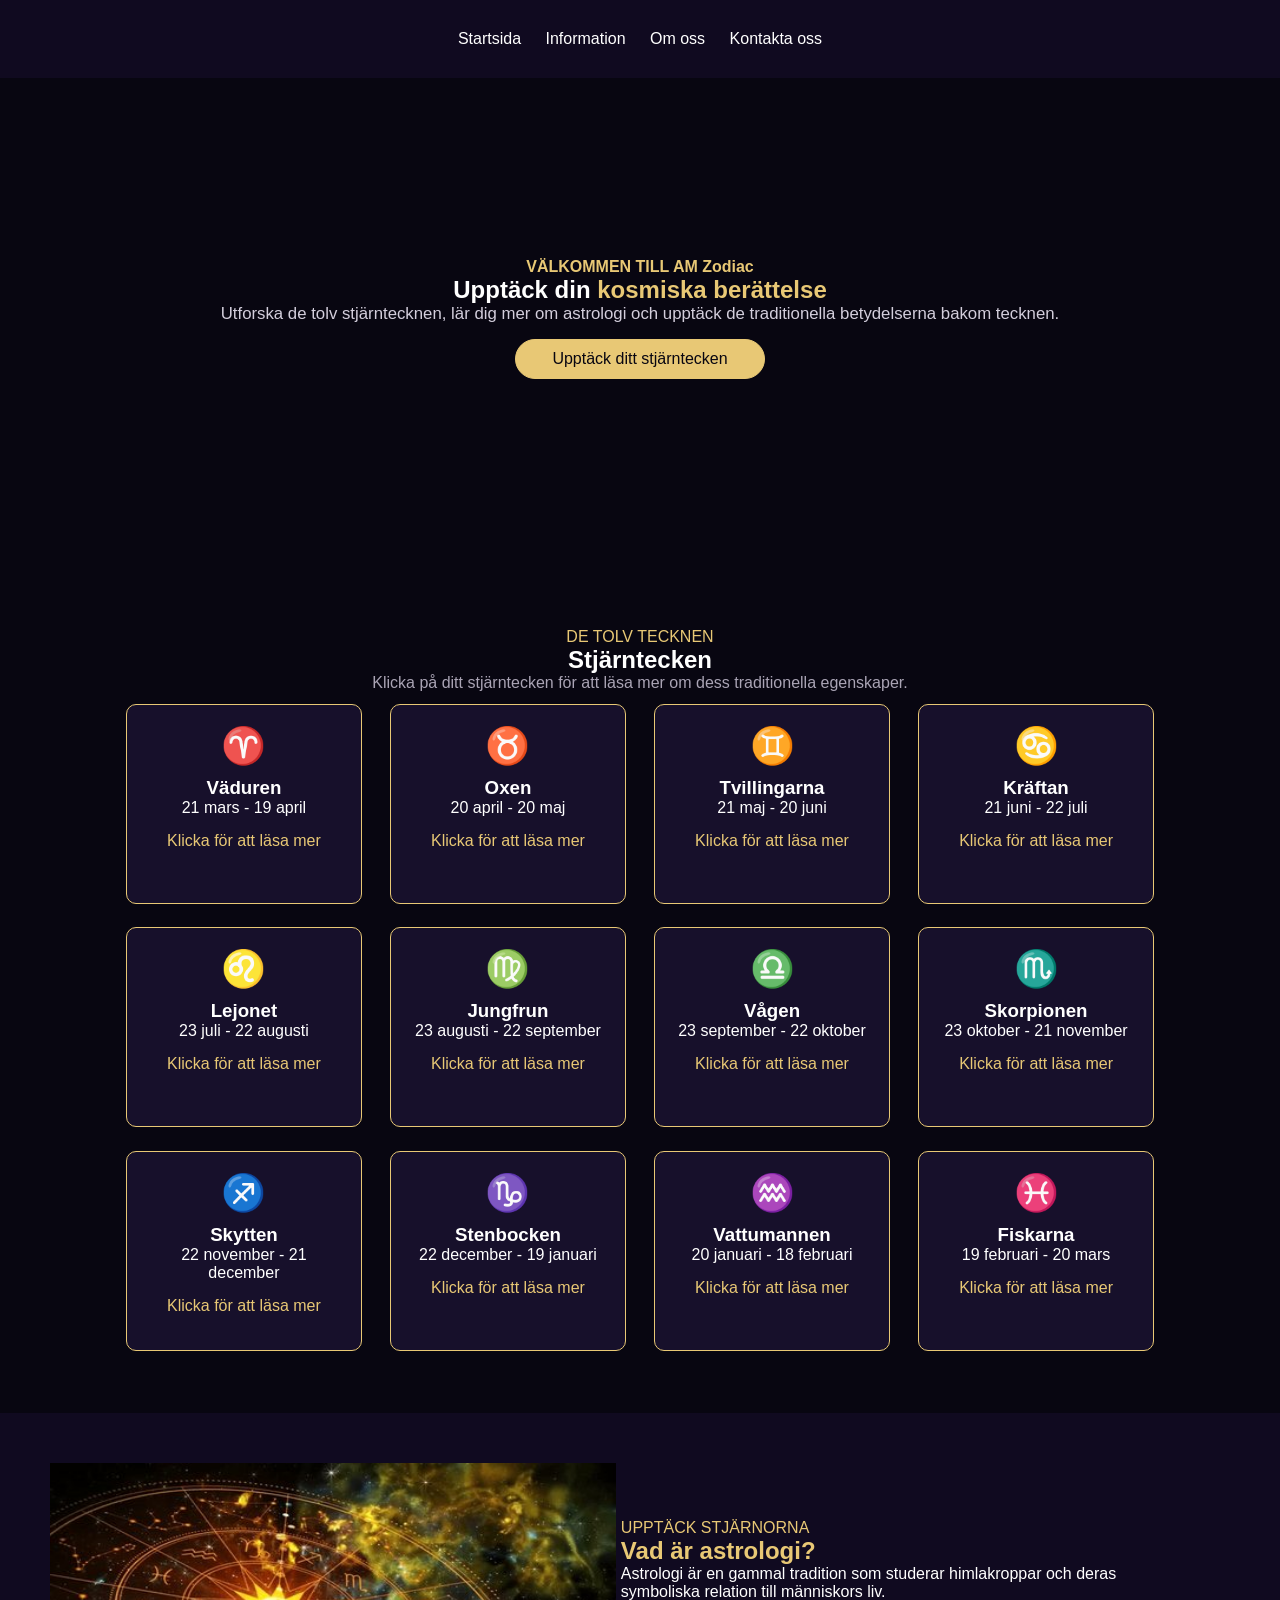
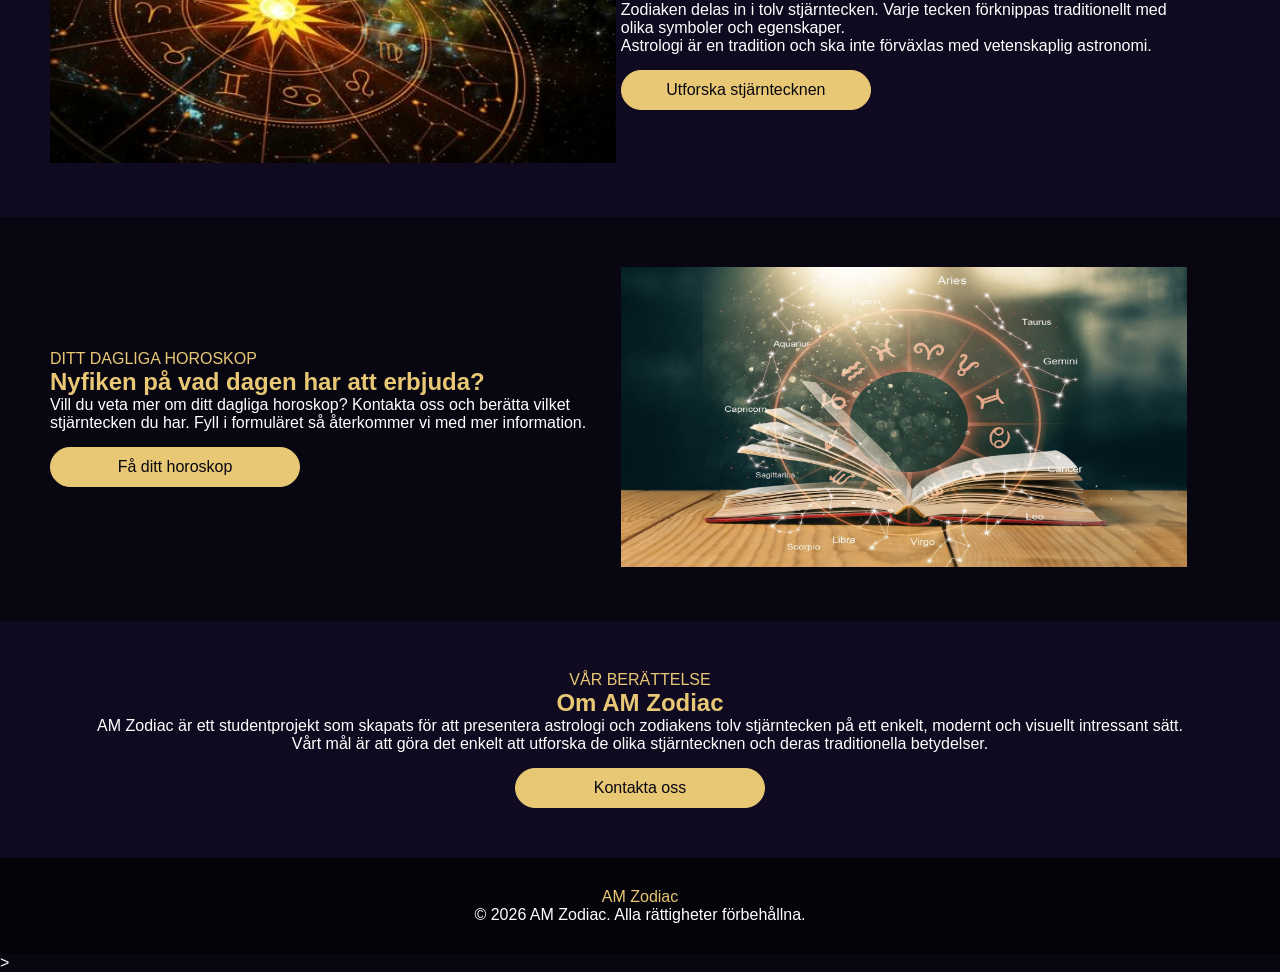
==== index.html @ 3371d2b6 "Design och innehåll för startsidan" ====
<!DOCTYPE html>
<html lang="en">
<head>
    <meta charset="UTF-8">
    <meta name="viewport" content="width=device-width, initial-scale=1.0">
    <title>AM Zodiac</title>
    <link rel="stylesheet" href="style.css">
</head>

<body>
    <header class="main-header">
        <div class="header-container">
            <nav>
                <ul>
                    <li><a href="index.html">Startsida</a></li>
                    <li><a href="#information">Information</a></li>
                    <li><a href="#about">Om oss</a></li>
                    <li><a href="contact.html">Kontakta oss</a></li>
                </ul>
            </nav>
        </div>
    </header>

    <main>
        <section class="hero">
            <video class="hero-video" autoplay muted loop playsinline>
                <source src="img-mov/astrologi.mov" type="video/mp4">
                Din webbläsare stöder inte video.
            </video>

            <!-- Text i Hero -->
            <div class="hero-content">
                <p class="small-title">
                    <strong>VÄLKOMMEN TILL AM Zodiac</strong>
                </p>

                <h1>
                    Upptäck din
                    <span>kosmiska berättelse</span>
                </h1>

                <p class="hero-description">
                    Utforska de tolv stjärntecknen,
                    lär dig mer om astrologi och upptäck
                    de traditionella betydelserna bakom tecknen.
                </p>

                <a href="#zodiac" class="button">
                    Upptäck ditt stjärntecken
                </a>
            </div>
        </section>
        
        <!--Sjärntecken-->
        <section class="zodiac-section" id="zodiac">
            <div class="container">

                <p class="small-title"> DE TOLV TECKNEN </p>
                <h2>Stjärntecken</h2>

                <p class="section-intro">
                    Klicka på ditt stjärntecken för att
                    läsa mer om dess traditionella egenskaper.
                </p>

                <div>

                    <!-- Väduren -->
                    <details class="zodiac-card" name="zodiac">
                        <summary>
                            <span class="zodiac-symbol">♈</span>
                            <h3>Väduren</h3>
                            <p>21 mars - 19 april</p>
                            <p class="read-more">Klicka för att läsa mer</p>
                        </summary>

                        <div class="sign-description">
                            <p>
                                Väduren förknippas traditionellt
                                med energi, självförtroende och mod.
                                Personer födda i Vädurens tecken
                                beskrivs ofta som aktiva och entusiastiska.
                            </p>
                        </div>
                    </details>

                    <!-- Oxen -->
                    <details class="zodiac-card" name="zodiac">
                        <summary>
                            <span class="zodiac-symbol">♉</span>
                            <h3>Oxen</h3>
                            <p>20 april - 20 maj</p>
                            <p class="read-more">Klicka för att läsa mer</p>
                        </summary>

                        <div class="sign-description">
                            <p>
                                Oxen förknippas traditionellt med
                                tålamod, lojalitet och stabilitet.
                                Personer födda i Oxens tecken
                                beskrivs ofta som lugna och pålitliga.
                            </p>
                        </div>
                    </details>

                    <!-- Tvillingarna -->
                    <details class="zodiac-card" name="zodiac">
                        <summary>
                            <span class="zodiac-symbol">♊</span>
                            <h3>Tvillingarna</h3>
                            <p>21 maj - 20 juni</p>
                            <p class="read-more">Klicka för att läsa mer</p>
                        </summary>

                        <div class="sign-description">
                            <p>
                                Tvillingarna förknippas traditionellt
                                med nyfikenhet, kommunikation och
                                anpassningsförmåga. De beskrivs ofta
                                som sociala och intresserade av nya idéer.
                            </p>
                        </div>
                    </details>

                    <!-- Kräftan -->
                    <details class="zodiac-card" name="zodiac">
                        <summary>
                            <span class="zodiac-symbol">♋</span>
                            <h3>Kräftan</h3>
                            <p>21 juni - 22 juli</p>
                            <p class="read-more">Klicka för att läsa mer</p>
                        </summary>

                        <div class="sign-description">
                            <p>
                                Kräftan förknippas traditionellt
                                med känslighet, omtanke och känslor.
                                Personer i detta tecken beskrivs ofta
                                som omtänksamma och familjeorienterade.
                            </p>
                        </div>
                    </details>

                    <!-- Lejonet -->
                    <details class="zodiac-card" name="zodiac">
                        <summary>
                            <span class="zodiac-symbol">♌</span>
                            <h3>Lejonet</h3>
                            <p>23 juli - 22 augusti</p>
                            <p class="read-more">Klicka för att läsa mer</p>
                        </summary>

                        <div class="sign-description">
                            <p>
                                Lejonet förknippas traditionellt med
                                kreativitet, självförtroende och
                                generositet. Lejon beskrivs ofta
                                som varma och uttrycksfulla.
                            </p>
                        </div>
                    </details>

                    <!-- Jungfrun -->
                    <details class="zodiac-card" name="zodiac">
                        <summary>
                            <span class="zodiac-symbol">♍</span>
                            <h3>Jungfrun</h3>
                            <p>23 augusti - 22 september</p>
                            <p class="read-more">Klicka för att läsa mer</p>
                        </summary>

                        <div class="sign-description">
                            <p>
                                Jungfrun förknippas traditionellt
                                med organisation, praktiskt tänkande
                                och noggrannhet. De beskrivs ofta
                                som hjälpsamma och eftertänksamma.
                            </p>
                        </div>
                    </details>

                    <!-- Vågen -->
                    <details class="zodiac-card" name="zodiac">
                        <summary>
                            <span class="zodiac-symbol">♎</span>
                            <h3>Vågen</h3>
                            <p>23 september - 22 oktober</p>
                            <p class="read-more">Klicka för att läsa mer</p>
                        </summary>

                        <div class="sign-description">
                            <p>
                                Vågen förknippas traditionellt med
                                balans, harmoni och relationer.
                                Personer i Vågens tecken beskrivs ofta
                                som vänliga och diplomatiska.
                            </p>
                        </div>
                    </details>

                    <!-- Skorpionen -->
                    <details class="zodiac-card" name="zodiac">
                        <summary>
                            <span class="zodiac-symbol">♏</span>
                            <h3>Skorpionen</h3>
                            <p>23 oktober - 21 november</p>
                            <p class="read-more">Klicka för att läsa mer</p>
                        </summary>

                        <div class="sign-description">
                            <p>
                                Skorpionen förknippas traditionellt
                                med passion, beslutsamhet och mystik.
                                Skorpioner beskrivs ofta som fokuserade,
                                lojala och intensiva.
                            </p>
                        </div>
                    </details>

                    <!-- Skytten -->
                    <details class="zodiac-card" name="zodiac">
                        <summary>
                            <span class="zodiac-symbol">♐</span>
                            <h3>Skytten</h3>
                            <p>22 november - 21 december</p>
                            <p class="read-more">Klicka för att läsa mer</p>
                        </summary>

                        <div class="sign-description">
                            <p>
                                Skytten förknippas traditionellt med
                                äventyr, optimism och självständighet.
                                Skyttar beskrivs ofta som nyfikna
                                och intresserade av världen.
                            </p>
                        </div>
                    </details>

                    <!-- Stenbocken -->
                    <details class="zodiac-card" name="zodiac">
                        <summary>
                            <span class="zodiac-symbol">♑</span>
                            <h3>Stenbocken</h3>
                            <p>22 december - 19 januari</p>
                            <p class="read-more">Klicka för att läsa mer</p>
                        </summary>

                        <div class="sign-description">
                            <p>
                                Stenbocken förknippas traditionellt
                                med ambition, ansvar och disciplin.
                                Personer i detta tecken beskrivs ofta
                                som målmedvetna och hårt arbetande.
                            </p>
                        </div>
                    </details>

                    <!-- Vattumannen -->
                    <details class="zodiac-card" name="zodiac">
                        <summary>
                            <span class="zodiac-symbol">♒</span>
                            <h3>Vattumannen</h3>
                            <p>20 januari - 18 februari</p>
                            <p class="read-more">Klicka för att läsa mer</p>
                        </summary>

                        <div class="sign-description">
                            <p>
                                Vattumannen förknippas traditionellt
                                med originalitet, självständighet
                                och nya idéer. De beskrivs ofta
                                som kreativa och fria tänkare.
                            </p>
                        </div>
                    </details>

                    <!-- Fiskarna -->
                    <details class="zodiac-card" name="zodiac">
                        <summary>
                            <span class="zodiac-symbol">♓</span>
                            <h3>Fiskarna</h3>
                            <p>19 februari - 20 mars</p>
                            <p class="read-more">Klicka för att läsa mer</p>
                        </summary>

                        <div class="sign-description">
                            <p>
                                Fiskarna förknippas traditionellt
                                med fantasi, empati och känslighet.
                                Personer i Fiskarnas tecken beskrivs
                                ofta som kreativa och medkännande.
                            </p>
                        </div>
                    </details>

                </div>
            </div>
        </section>


        <section class="information" id="information">
            <div>
                <div class="information-image">
                    <img src="img-mov/information_1.JPG" alt="Astrologiskt zodiakhjul">
                </div>
                <div class="information-text">
                    <p class="small-title">UPPTÄCK STJÄRNORNA</p>
                    <h2>Vad är astrologi?</h2>
                    <p>
                        Astrologi är en gammal tradition som
                        studerar himlakroppar och deras symboliska
                        relation till människors liv.
                        <br>
                        Zodiaken delas in i tolv stjärntecken.
                        Varje tecken förknippas traditionellt
                        med olika symboler och egenskaper.
                        <br>
                        Astrologi är en tradition och ska inte
                        förväxlas med vetenskaplig astronomi.
                    </p>
                    <a href="#zodiac" class="button">Utforska stjärntecknen</a>
                </div>
            </div>
        </section>


        <section class="daily-horoscope">
            <div>
                <!-- Text på vänster sida -->
                <div class="daily-text">
                    <p class="small-title">DITT DAGLIGA HOROSKOP</p>
                    <h2>
                        Nyfiken på vad
                        <span>dagen har att erbjuda?</span>
                    </h2>
                    <p>
                        Vill du veta mer om ditt dagliga horoskop?
                        Kontakta oss och berätta vilket stjärntecken du har.
                        Fyll i formuläret så återkommer vi med mer information.
                    </p>
                    <a href="contact.html" class="button">Få ditt horoskop</a>
                </div>
                <!-- Bild på höger sida -->
                <div class="daily-image">
                    <img src="img-mov/nyfiken.JPG" alt="Dagligt horoskop och astrologi">
                </div>
            </div>
        </section>

        <section class="about">
            <div>
                <p class="small-title" id="about">VÅR BERÄTTELSE</p>
                <h2>Om AM Zodiac</h2>
                <p>
                    AM Zodiac är ett studentprojekt som skapats
                    för att presentera astrologi och zodiakens
                    tolv stjärntecken på ett enkelt, modernt
                    och visuellt intressant sätt.
                    <br>
                    Vårt mål är att göra det enkelt att
                    utforska de olika stjärntecknen och deras
                    traditionella betydelser.
                </p>
                <a href="contact.html" class="button">Kontakta oss</a>
            </div>
        </section>

    </main>

    <footer>
        <div>
            <p class="footer-logo">AM Zodiac</p>
            <p> &copy; 2026 AM Zodiac. Alla rättigheter förbehållna.</p>
        </div>
    </footer>

</body>
</html>>
---- style.css ----
* {
    margin: 0;
    padding: 0;
    box-sizing: border-box;
}

body {
    font-family: Arial, sans-serif;
    background-color: #080611;
    color: white;
}

header {
    position: relative;
    padding: 20px;
    text-align: center;
    background-color: #100a20;
}

nav li {
    display: inline-block;
    margin: 10px;
}

nav a {
    color: white;
    text-decoration: none;
}

.button {
    display: inline-block;
    padding: 10px 20px;
    margin-top: 15px;
    background-color: #e8c875;
    color: #080611;
    width: 250px;
    border: 1px solid #e8c875;
    border-radius: 20px;
    text-align: center;
    text-decoration: none;
}

.hero {
    position: relative;
    height: 500px;
    text-align: center;
    overflow: hidden;
}

.hero-video {
    width: 100%;
    height: 100%;
    object-fit: cover;
}

.hero-content {
    position: absolute;
    top: 180px;
    width: 100%;
}

.hero-content h1 {
    color: white;
}

.hero-content h1 span {
    color: #e8c875;
}
.hero-description {
    color: #d3cedc;
    font-size: 1.05rem;
}
.small-title {
    color: #e8c875;
    font-size: 1rem;
}

.zodiac-section {
    padding: 50px;
    text-align: center;
    background-color: #080611;
}
.section-intro {
    max-width: 650px;
    color: #aaa4b5;
    margin:auto;
}
/* 4 kort på varje rad */
.zodiac-card {
    display: inline-block;
    vertical-align: top;

    width: 20%;
    min-height: 200px;

    margin: 1%;
    padding: 20px;

    background-color: #17102b;
    color: white;

    border: 1px solid #e8c875;
    border-radius: 10px;
}
/* Klickbar del */
.zodiac-card summary {
    list-style: none;
}
/* Symbol */
.zodiac-symbol {
    display: block;
    font-size: 36px;   
    margin-bottom: 10px;
}
/* Klicka för att läsa mer */
.read-more {
    display: block;
    margin-top: 15px;
    color: #e8c875;
}
/* Text som visas efter klick */
.sign-description {
    margin-top: 20px;
    padding-top: 15px;
    border-top: 1px solid #e8c875;
}

.information {
    padding: 50px;
    background-color: #100a20;
}
.information-image,
.information-text {
    display: inline-block;
    width: 48%;
    vertical-align: middle;
}
.information-image img {
    width: 100%;
    height:300px;
}
.information-text h2 {
    color: #e8c875;
}

.daily-horoscope {
    padding: 50px;
    background-color: #080611;
}
.daily-text,
.daily-image {
    display: inline-block;
    width: 48%;
    vertical-align: middle;
}
.daily-image img {
    width: 100%;
    height:300px;
}
.daily-text h2 {
    color: #e8c875;
}

.about {
    padding: 50px;
    text-align: center;
    background-color: #100a20;
}
.about h2 {
    color: #e8c875;
}


/* FOOTER */
footer {
    padding: 30px;
    text-align: center;
    background-color: #040309;
    color: white;
}

.footer-logo {
    color: #e8c875;
}
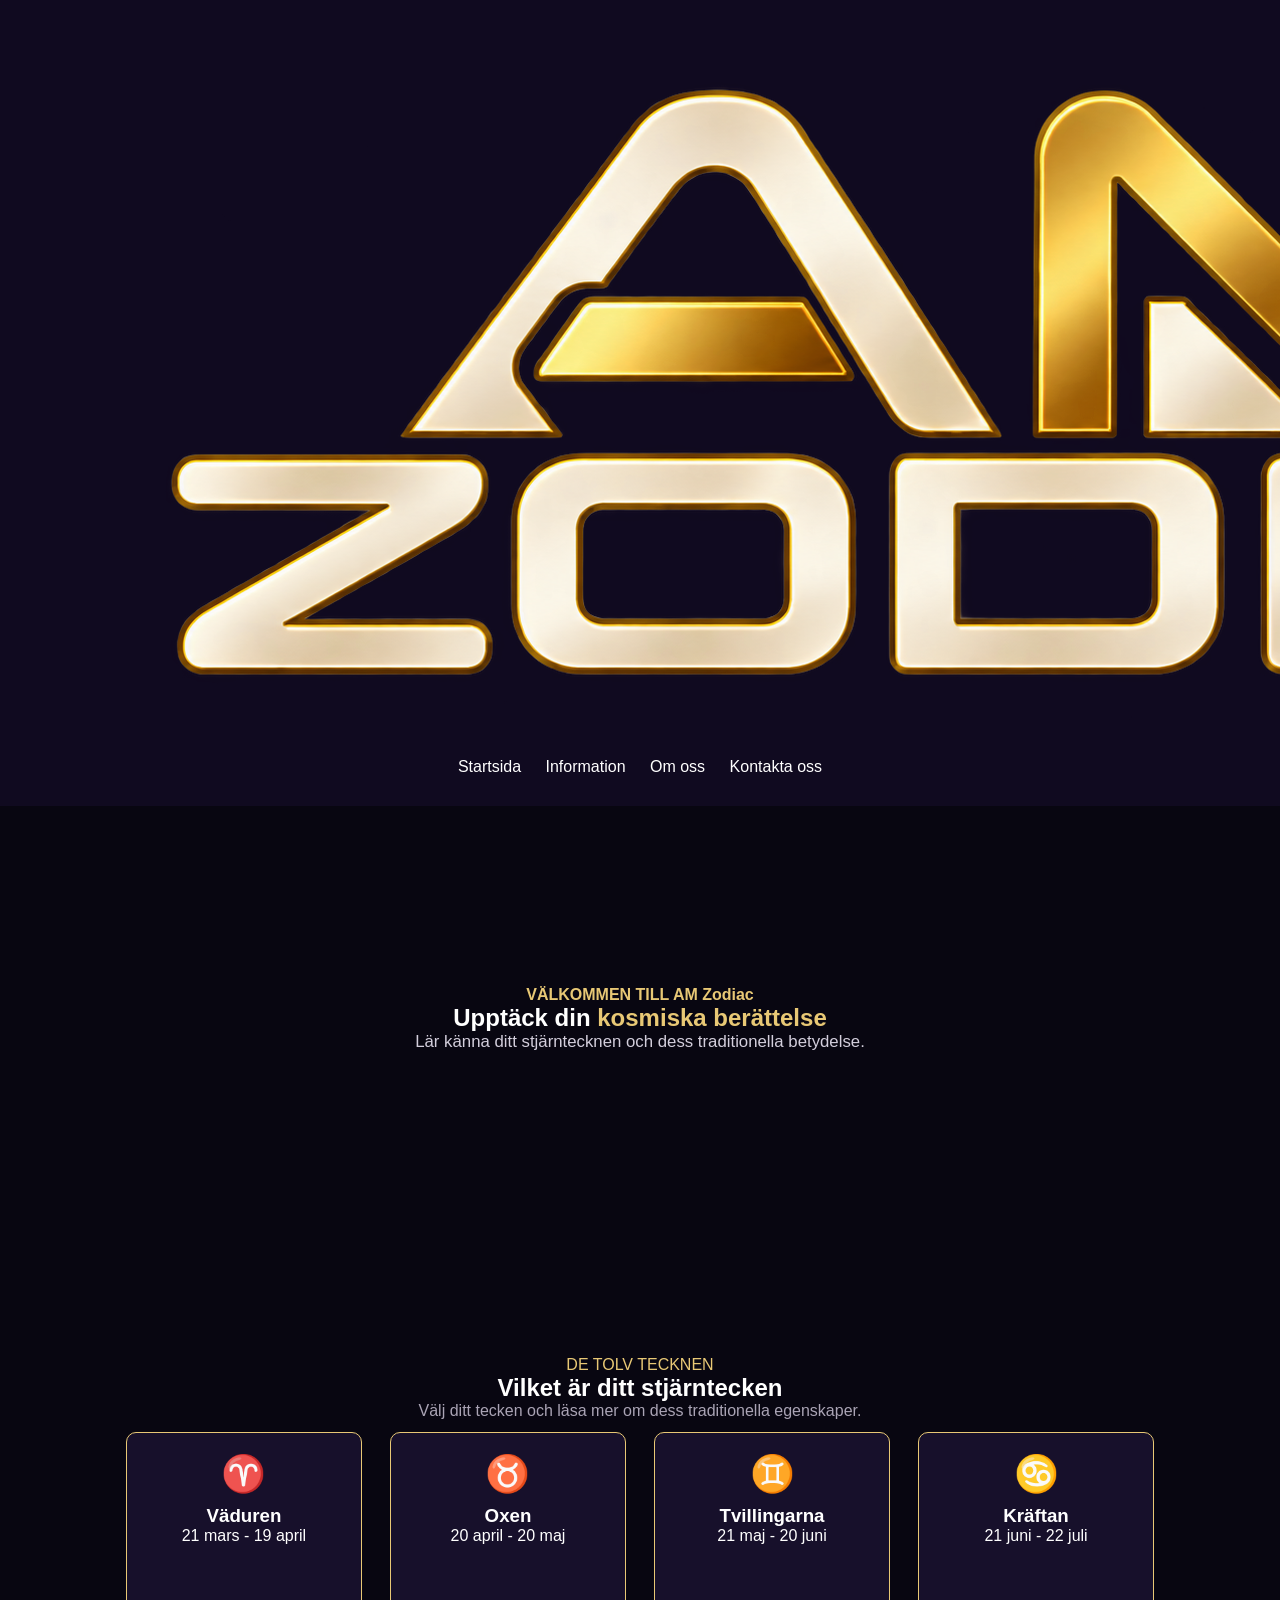
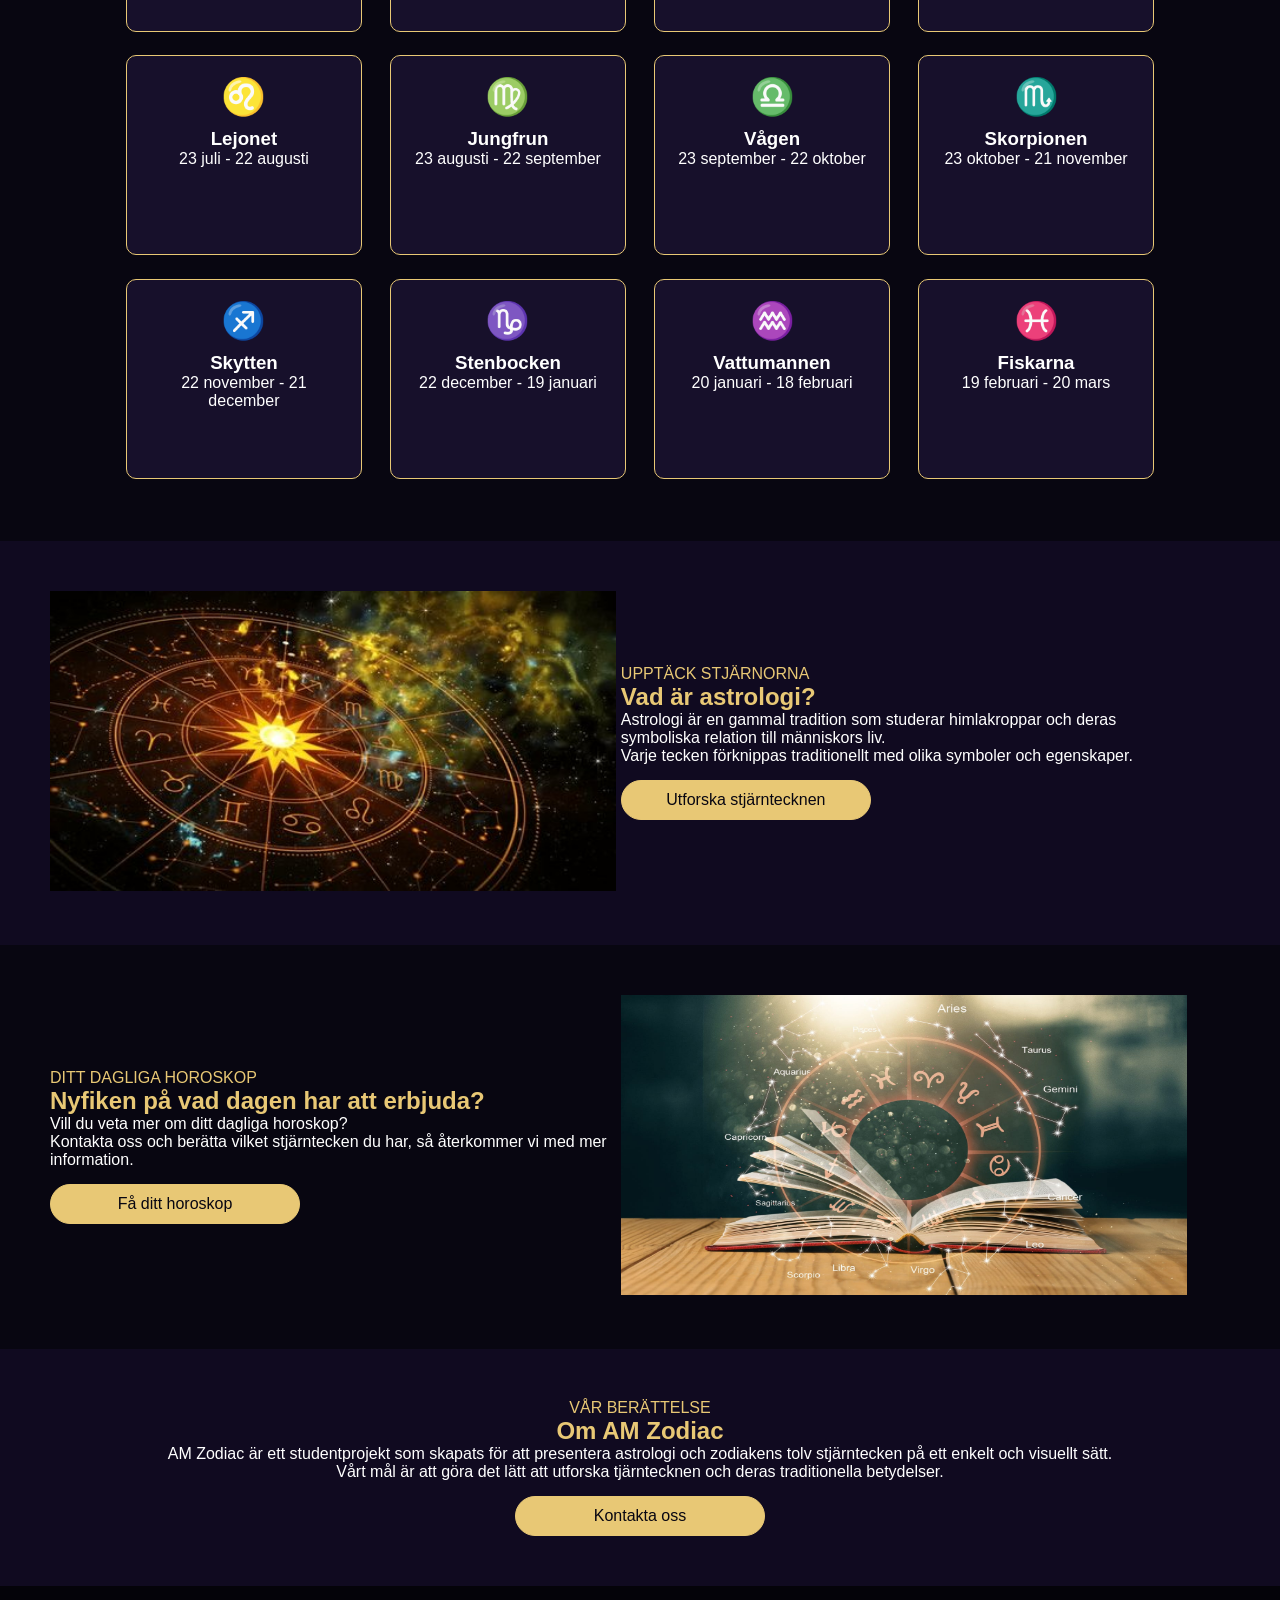
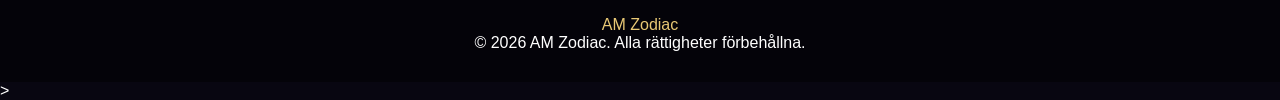
==== commit 04e22b0b: "Uppdatera startsidan-innehåll , lägg logotyp" ====
--- a/index.html
+++ b/index.html
@@ -8,21 +8,20 @@
 </head>
 
 <body>
-    <header class="main-header">
-        <div class="header-container">
-            <nav>
-                <ul>
-                    <li><a href="index.html">Startsida</a></li>
-                    <li><a href="#information">Information</a></li>
-                    <li><a href="#about">Om oss</a></li>
-                    <li><a href="contact.html">Kontakta oss</a></li>
-                </ul>
-            </nav>
-        </div>
+    <header>
+        <nav>
+            <img src="img-mov/logo.png" alt="AM Zodiac logo" class="logo">
+            <ul>
+                <li><a href="index.html">Startsida</a></li>
+                <li><a href="#information">Information</a></li>
+                <li><a href="#about">Om oss</a></li>
+                <li><a href="contact.html">Kontakta oss</a></li>
+            </ul>
+        </nav>
     </header>
 
     <main>
-        <section class="hero">
+       <section class="hero">
             <video class="hero-video" autoplay muted loop playsinline>
                 <source src="img-mov/astrologi.mov" type="video/mp4">
                 Din webbläsare stöder inte video.
@@ -40,266 +39,246 @@
                 </h1>
 
                 <p class="hero-description">
-                    Utforska de tolv stjärntecknen,
-                    lär dig mer om astrologi och upptäck
-                    de traditionella betydelserna bakom tecknen.
+                    Lär känna ditt stjärntecknen
+                    och dess traditionella betydelse.
                 </p>
-
-                <a href="#zodiac" class="button">
-                    Upptäck ditt stjärntecken
-                </a>
             </div>
         </section>
         
         <!--Sjärntecken-->
         <section class="zodiac-section" id="zodiac">
+
+            <p class="small-title"> DE TOLV TECKNEN </p>
+            <h2>Vilket är ditt stjärntecken</h2>
+
+            <p class="section-intro">
+                Välj ditt tecken och
+                läsa mer om dess traditionella egenskaper.
+            </p>
+
             <div class="container">
 
-                <p class="small-title"> DE TOLV TECKNEN </p>
-                <h2>Stjärntecken</h2>
-
-                <p class="section-intro">
-                    Klicka på ditt stjärntecken för att
-                    läsa mer om dess traditionella egenskaper.
-                </p>
-
-                <div>
-
-                    <!-- Väduren -->
-                    <details class="zodiac-card" name="zodiac">
-                        <summary>
-                            <span class="zodiac-symbol">♈</span>
-                            <h3>Väduren</h3>
-                            <p>21 mars - 19 april</p>
-                            <p class="read-more">Klicka för att läsa mer</p>
-                        </summary>
-
-                        <div class="sign-description">
-                            <p>
-                                Väduren förknippas traditionellt
-                                med energi, självförtroende och mod.
-                                Personer födda i Vädurens tecken
-                                beskrivs ofta som aktiva och entusiastiska.
-                            </p>
-                        </div>
-                    </details>
-
-                    <!-- Oxen -->
-                    <details class="zodiac-card" name="zodiac">
-                        <summary>
-                            <span class="zodiac-symbol">♉</span>
-                            <h3>Oxen</h3>
-                            <p>20 april - 20 maj</p>
-                            <p class="read-more">Klicka för att läsa mer</p>
-                        </summary>
-
-                        <div class="sign-description">
-                            <p>
-                                Oxen förknippas traditionellt med
-                                tålamod, lojalitet och stabilitet.
-                                Personer födda i Oxens tecken
-                                beskrivs ofta som lugna och pålitliga.
-                            </p>
-                        </div>
-                    </details>
-
-                    <!-- Tvillingarna -->
-                    <details class="zodiac-card" name="zodiac">
-                        <summary>
-                            <span class="zodiac-symbol">♊</span>
-                            <h3>Tvillingarna</h3>
-                            <p>21 maj - 20 juni</p>
-                            <p class="read-more">Klicka för att läsa mer</p>
-                        </summary>
-
-                        <div class="sign-description">
-                            <p>
-                                Tvillingarna förknippas traditionellt
-                                med nyfikenhet, kommunikation och
-                                anpassningsförmåga. De beskrivs ofta
-                                som sociala och intresserade av nya idéer.
-                            </p>
-                        </div>
-                    </details>
-
-                    <!-- Kräftan -->
-                    <details class="zodiac-card" name="zodiac">
-                        <summary>
-                            <span class="zodiac-symbol">♋</span>
-                            <h3>Kräftan</h3>
-                            <p>21 juni - 22 juli</p>
-                            <p class="read-more">Klicka för att läsa mer</p>
-                        </summary>
-
-                        <div class="sign-description">
-                            <p>
-                                Kräftan förknippas traditionellt
-                                med känslighet, omtanke och känslor.
-                                Personer i detta tecken beskrivs ofta
-                                som omtänksamma och familjeorienterade.
-                            </p>
-                        </div>
-                    </details>
-
-                    <!-- Lejonet -->
-                    <details class="zodiac-card" name="zodiac">
-                        <summary>
-                            <span class="zodiac-symbol">♌</span>
-                            <h3>Lejonet</h3>
-                            <p>23 juli - 22 augusti</p>
-                            <p class="read-more">Klicka för att läsa mer</p>
-                        </summary>
-
-                        <div class="sign-description">
-                            <p>
-                                Lejonet förknippas traditionellt med
-                                kreativitet, självförtroende och
-                                generositet. Lejon beskrivs ofta
-                                som varma och uttrycksfulla.
-                            </p>
-                        </div>
-                    </details>
-
-                    <!-- Jungfrun -->
-                    <details class="zodiac-card" name="zodiac">
-                        <summary>
-                            <span class="zodiac-symbol">♍</span>
-                            <h3>Jungfrun</h3>
-                            <p>23 augusti - 22 september</p>
-                            <p class="read-more">Klicka för att läsa mer</p>
-                        </summary>
-
-                        <div class="sign-description">
-                            <p>
-                                Jungfrun förknippas traditionellt
-                                med organisation, praktiskt tänkande
-                                och noggrannhet. De beskrivs ofta
-                                som hjälpsamma och eftertänksamma.
-                            </p>
-                        </div>
-                    </details>
-
-                    <!-- Vågen -->
-                    <details class="zodiac-card" name="zodiac">
-                        <summary>
-                            <span class="zodiac-symbol">♎</span>
-                            <h3>Vågen</h3>
-                            <p>23 september - 22 oktober</p>
-                            <p class="read-more">Klicka för att läsa mer</p>
-                        </summary>
-
-                        <div class="sign-description">
-                            <p>
-                                Vågen förknippas traditionellt med
-                                balans, harmoni och relationer.
-                                Personer i Vågens tecken beskrivs ofta
-                                som vänliga och diplomatiska.
-                            </p>
-                        </div>
-                    </details>
-
-                    <!-- Skorpionen -->
-                    <details class="zodiac-card" name="zodiac">
-                        <summary>
-                            <span class="zodiac-symbol">♏</span>
-                            <h3>Skorpionen</h3>
-                            <p>23 oktober - 21 november</p>
-                            <p class="read-more">Klicka för att läsa mer</p>
-                        </summary>
-
-                        <div class="sign-description">
-                            <p>
-                                Skorpionen förknippas traditionellt
-                                med passion, beslutsamhet och mystik.
-                                Skorpioner beskrivs ofta som fokuserade,
-                                lojala och intensiva.
-                            </p>
-                        </div>
-                    </details>
-
-                    <!-- Skytten -->
-                    <details class="zodiac-card" name="zodiac">
-                        <summary>
-                            <span class="zodiac-symbol">♐</span>
-                            <h3>Skytten</h3>
-                            <p>22 november - 21 december</p>
-                            <p class="read-more">Klicka för att läsa mer</p>
-                        </summary>
-
-                        <div class="sign-description">
-                            <p>
-                                Skytten förknippas traditionellt med
-                                äventyr, optimism och självständighet.
-                                Skyttar beskrivs ofta som nyfikna
-                                och intresserade av världen.
-                            </p>
-                        </div>
-                    </details>
-
-                    <!-- Stenbocken -->
-                    <details class="zodiac-card" name="zodiac">
-                        <summary>
-                            <span class="zodiac-symbol">♑</span>
-                            <h3>Stenbocken</h3>
-                            <p>22 december - 19 januari</p>
-                            <p class="read-more">Klicka för att läsa mer</p>
-                        </summary>
-
-                        <div class="sign-description">
-                            <p>
-                                Stenbocken förknippas traditionellt
-                                med ambition, ansvar och disciplin.
-                                Personer i detta tecken beskrivs ofta
-                                som målmedvetna och hårt arbetande.
-                            </p>
-                        </div>
-                    </details>
-
-                    <!-- Vattumannen -->
-                    <details class="zodiac-card" name="zodiac">
-                        <summary>
-                            <span class="zodiac-symbol">♒</span>
-                            <h3>Vattumannen</h3>
-                            <p>20 januari - 18 februari</p>
-                            <p class="read-more">Klicka för att läsa mer</p>
-                        </summary>
-
-                        <div class="sign-description">
-                            <p>
-                                Vattumannen förknippas traditionellt
-                                med originalitet, självständighet
-                                och nya idéer. De beskrivs ofta
-                                som kreativa och fria tänkare.
-                            </p>
-                        </div>
-                    </details>
-
-                    <!-- Fiskarna -->
-                    <details class="zodiac-card" name="zodiac">
-                        <summary>
-                            <span class="zodiac-symbol">♓</span>
-                            <h3>Fiskarna</h3>
-                            <p>19 februari - 20 mars</p>
-                            <p class="read-more">Klicka för att läsa mer</p>
-                        </summary>
-
-                        <div class="sign-description">
-                            <p>
-                                Fiskarna förknippas traditionellt
-                                med fantasi, empati och känslighet.
-                                Personer i Fiskarnas tecken beskrivs
-                                ofta som kreativa och medkännande.
-                            </p>
-                        </div>
-                    </details>
-
-                </div>
-            </div>
-        </section>
-
+                <!-- Väduren -->
+                <details class="zodiac-card" name="zodiac">
+                    <summary>
+                        <span class="zodiac-symbol">♈</span>
+                        <h3>Väduren</h3>
+                        <p>21 mars - 19 april</p>
+                    </summary>
+
+                    <div class="sign-description">
+                        <p>
+                            Väduren förknippas traditionellt
+                            med energi, självförtroende och mod.
+                            Personer födda i Vädurens tecken
+                            beskrivs ofta som aktiva och entusiastiska.
+                        </p>
+                    </div>
+                </details>
+
+                <!-- Oxen -->
+                <details class="zodiac-card" name="zodiac">
+                    <summary>
+                        <span class="zodiac-symbol">♉</span>
+                        <h3>Oxen</h3>
+                        <p>20 april - 20 maj</p>
+                    </summary>
+
+                    <div class="sign-description">
+                        <p>
+                            Oxen förknippas traditionellt med
+                            tålamod, lojalitet och stabilitet.
+                            Personer födda i Oxens tecken
+                            beskrivs ofta som lugna och pålitliga.
+                        </p>
+                    </div>
+                </details>
+
+                <!-- Tvillingarna -->
+                <details class="zodiac-card" name="zodiac">
+                    <summary>
+                        <span class="zodiac-symbol">♊</span>
+                        <h3>Tvillingarna</h3>
+                        <p>21 maj - 20 juni</p>
+                    </summary>
+
+                    <div class="sign-description">
+                        <p>
+                            Tvillingarna förknippas traditionellt
+                            med nyfikenhet, kommunikation och
+                            anpassningsförmåga. De beskrivs ofta
+                            som sociala och intresserade av nya idéer.
+                        </p>
+                    </div>
+                </details>
+
+                <!-- Kräftan -->
+                <details class="zodiac-card" name="zodiac">
+                    <summary>
+                        <span class="zodiac-symbol">♋</span>
+                        <h3>Kräftan</h3>
+                        <p>21 juni - 22 juli</p>
+                    </summary>
+
+                    <div class="sign-description">
+                        <p>
+                            Kräftan förknippas traditionellt
+                            med känslighet, omtanke och känslor.
+                            Personer i detta tecken beskrivs ofta
+                            som omtänksamma och familjeorienterade.
+                        </p>
+                    </div>
+                </details>
+
+                <!-- Lejonet -->
+                <details class="zodiac-card" name="zodiac">
+                    <summary>
+                        <span class="zodiac-symbol">♌</span>
+                        <h3>Lejonet</h3>
+                        <p>23 juli - 22 augusti</p>
+                    </summary>
+
+                    <div class="sign-description">
+                        <p>
+                            Lejonet förknippas traditionellt med
+                            kreativitet, självförtroende och
+                            generositet. Lejon beskrivs ofta
+                            som varma och uttrycksfulla.
+                        </p>
+                    </div>
+                </details>
+
+                <!-- Jungfrun -->
+                <details class="zodiac-card" name="zodiac">
+                    <summary>
+                        <span class="zodiac-symbol">♍</span>
+                        <h3>Jungfrun</h3>
+                        <p>23 augusti - 22 september</p>
+                    </summary>
+
+                    <div class="sign-description">
+                        <p>
+                            Jungfrun förknippas traditionellt
+                            med organisation, praktiskt tänkande
+                            och noggrannhet. De beskrivs ofta
+                            som hjälpsamma och eftertänksamma.
+                        </p>
+                    </div>
+                </details>
+
+                <!-- Vågen -->
+                <details class="zodiac-card" name="zodiac">
+                    <summary>
+                        <span class="zodiac-symbol">♎</span>
+                        <h3>Vågen</h3>
+                        <p>23 september - 22 oktober</p>
+                    </summary>
+
+                    <div class="sign-description">
+                        <p>
+                            Vågen förknippas traditionellt med
+                            balans, harmoni och relationer.
+                            Personer i Vågens tecken beskrivs ofta
+                            som vänliga och diplomatiska.
+                        </p>
+                    </div>
+                </details>
+
+                <!-- Skorpionen -->
+                <details class="zodiac-card" name="zodiac">
+                    <summary>
+                        <span class="zodiac-symbol">♏</span>
+                        <h3>Skorpionen</h3>
+                        <p>23 oktober - 21 november</p>
+                    </summary>
+
+                    <div class="sign-description">
+                        <p>
+                            Skorpionen förknippas traditionellt
+                            med passion, beslutsamhet och mystik.
+                            Skorpioner beskrivs ofta som fokuserade,
+                            lojala och intensiva.
+                        </p>
+                    </div>
+                </details>
+
+                <!-- Skytten -->
+                <details class="zodiac-card" name="zodiac">
+                    <summary>
+                        <span class="zodiac-symbol">♐</span>
+                        <h3>Skytten</h3>
+                        <p>22 november - 21 december</p>
+                    </summary>
+
+                    <div class="sign-description">
+                        <p>
+                            Skytten förknippas traditionellt med
+                            äventyr, optimism och självständighet.
+                            Skyttar beskrivs ofta som nyfikna
+                            och intresserade av världen.
+                        </p>
+                    </div>
+                </details>
+
+                <!-- Stenbocken -->
+                <details class="zodiac-card" name="zodiac">
+                    <summary>
+                        <span class="zodiac-symbol">♑</span>
+                        <h3>Stenbocken</h3>
+                        <p>22 december - 19 januari</p>
+                    </summary>
+
+                    <div class="sign-description">
+                        <p>
+                            Stenbocken förknippas traditionellt
+                            med ambition, ansvar och disciplin.
+                            Personer i detta tecken beskrivs ofta
+                            som målmedvetna och hårt arbetande.
+                        </p>
+                    </div>
+                </details>
+
+                <!-- Vattumannen -->
+                <details class="zodiac-card" name="zodiac">
+                    <summary>
+                        <span class="zodiac-symbol">♒</span>
+                        <h3>Vattumannen</h3>
+                        <p>20 januari - 18 februari</p>
+                    </summary>
+
+                    <div class="sign-description">
+                        <p>
+                            Vattumannen förknippas traditionellt
+                            med originalitet, självständighet
+                            och nya idéer. De beskrivs ofta
+                            som kreativa och fria tänkare.
+                        </p>
+                    </div>
+                </details>
+
+                <!-- Fiskarna -->
+                <details class="zodiac-card" name="zodiac">
+                    <summary>
+                        <span class="zodiac-symbol">♓</span>
+                        <h3>Fiskarna</h3>
+                        <p>19 februari - 20 mars</p>
+                    </summary>
+
+                    <div class="sign-description">
+                        <p>
+                            Fiskarna förknippas traditionellt
+                            med fantasi, empati och känslighet.
+                            Personer i Fiskarnas tecken beskrivs
+                            ofta som kreativa och medkännande.
+                        </p>
+                    </div>
+                </details>
+
+            </div>         
+        </section>
 
         <section class="information" id="information">
-            <div>
+            <div class="information-container">
                 <div class="information-image">
                     <img src="img-mov/information_1.JPG" alt="Astrologiskt zodiakhjul">
                 </div>
@@ -311,21 +290,16 @@
                         studerar himlakroppar och deras symboliska
                         relation till människors liv.
                         <br>
-                        Zodiaken delas in i tolv stjärntecken.
                         Varje tecken förknippas traditionellt
                         med olika symboler och egenskaper.
-                        <br>
-                        Astrologi är en tradition och ska inte
-                        förväxlas med vetenskaplig astronomi.
                     </p>
                     <a href="#zodiac" class="button">Utforska stjärntecknen</a>
                 </div>
             </div>
         </section>
 
-
         <section class="daily-horoscope">
-            <div>
+            <div class="daily-container">
                 <!-- Text på vänster sida -->
                 <div class="daily-text">
                     <p class="small-title">DITT DAGLIGA HOROSKOP</p>
@@ -335,8 +309,9 @@
                     </h2>
                     <p>
                         Vill du veta mer om ditt dagliga horoskop?
-                        Kontakta oss och berätta vilket stjärntecken du har.
-                        Fyll i formuläret så återkommer vi med mer information.
+                        <br>
+                        Kontakta oss och berätta vilket stjärntecken du har,
+                        så återkommer vi med mer information.
                     </p>
                     <a href="contact.html" class="button">Få ditt horoskop</a>
                 </div>
@@ -347,18 +322,18 @@
             </div>
         </section>
 
-        <section class="about">
+        <section class="about" id="about">
             <div>
-                <p class="small-title" id="about">VÅR BERÄTTELSE</p>
+                <p class="small-title" >VÅR BERÄTTELSE</p>
                 <h2>Om AM Zodiac</h2>
                 <p>
                     AM Zodiac är ett studentprojekt som skapats
                     för att presentera astrologi och zodiakens
-                    tolv stjärntecken på ett enkelt, modernt
-                    och visuellt intressant sätt.
+                    tolv stjärntecken på ett enkelt 
+                    och visuellt sätt.
                     <br>
-                    Vårt mål är att göra det enkelt att
-                    utforska de olika stjärntecknen och deras
+                    Vårt mål är att göra det lätt att
+                    utforska tjärntecknen och deras
                     traditionella betydelser.
                 </p>
                 <a href="contact.html" class="button">Kontakta oss</a>
@@ -368,10 +343,8 @@
     </main>
 
     <footer>
-        <div>
-            <p class="footer-logo">AM Zodiac</p>
-            <p> &copy; 2026 AM Zodiac. Alla rättigheter förbehållna.</p>
-        </div>
+        <p class="footer-logo">AM Zodiac</p>
+        <p> &copy; 2026 AM Zodiac. Alla rättigheter förbehållna.</p>
     </footer>
 
 </body>
--- a/style.css
+++ b/style.css
@@ -183,4 +183,78 @@
     color: #e8c875;
 }
 
-
+/* KONTAKTSIDA */
+.contact-section {
+    padding: 30px;
+    text-align: center;
+    background-color: #080611;
+}
+.contact-info,
+.contact-form-container {
+    display: inline-block;
+    vertical-align: middle;
+    width:45%;
+}
+.contact-info{
+    text-align: left;
+    display:inline-block;
+    vertical-align: middle;
+    width: 45%;
+    height: 500px;
+}
+
+.contact-info h1 {
+    color: white;
+    margin-bottom: 15px;
+}
+.contact-info h1 span {
+    color: #e8c875;
+}
+.contact-info p {
+    color: #aaa4b5;
+}
+.contact-text {
+    margin-top: 180px;
+    padding: 20px;
+}
+
+.contact-form-container{
+    padding: 20px;
+    border-radius: 10px;
+    border: 1px solid #e8c875;
+    background-color: #100a20;
+}
+.form-group {
+    margin-bottom: 20px;
+    text-align: left;
+}
+
+.form-group label {
+    display: inline-block;
+    width:160px;
+    margin-bottom: 5px;
+    color: #e8c875;
+}
+
+.form-group input,
+.form-group select,
+.form-group textarea {
+    padding: 10px;
+    border: 1px solid #e8c875;
+    width: 250px;
+}
+.radio-opt{
+    display: inline-block;
+    margin-right: 10px;
+}
+
+#mes{
+    display:inline-block;
+    width:160px;
+    vertical-align:top;
+}
+.form-group textarea{
+    display:inline-block;
+    width:250px;
+    vertical-align: top;
+}
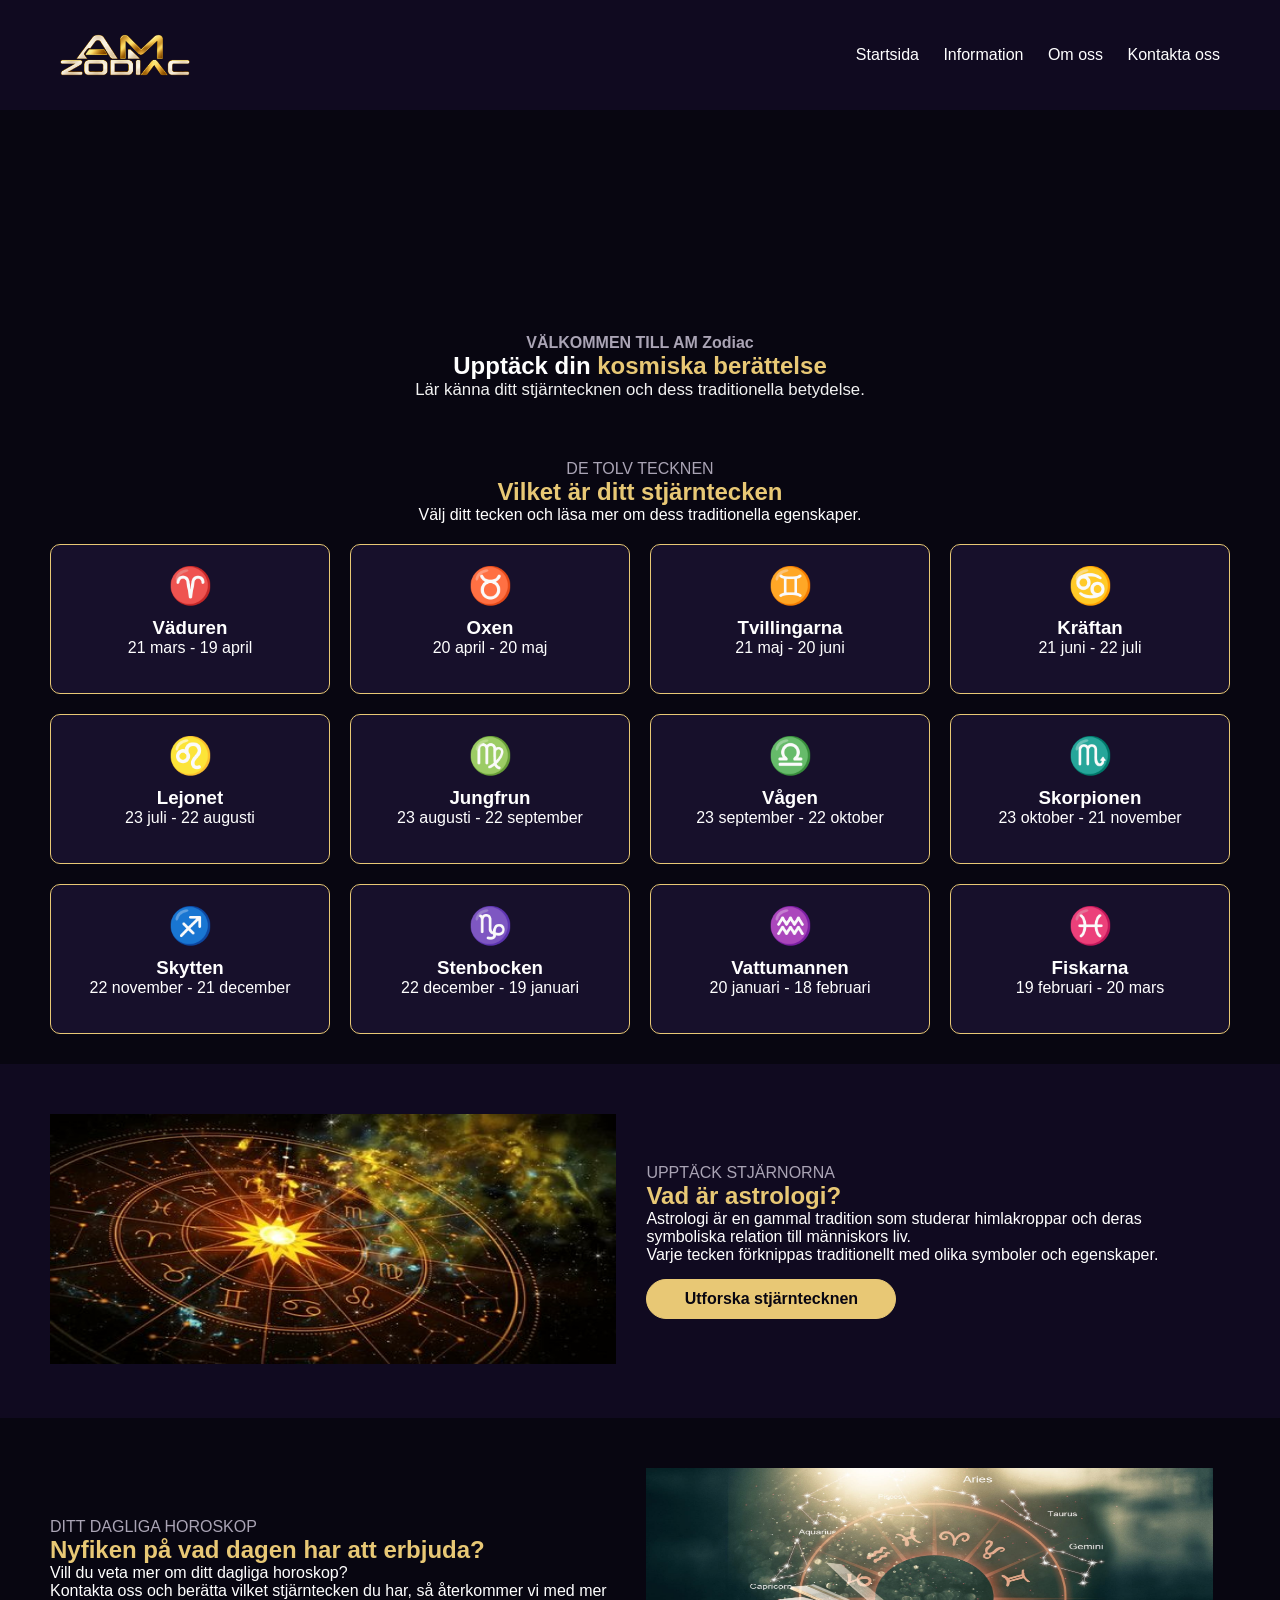
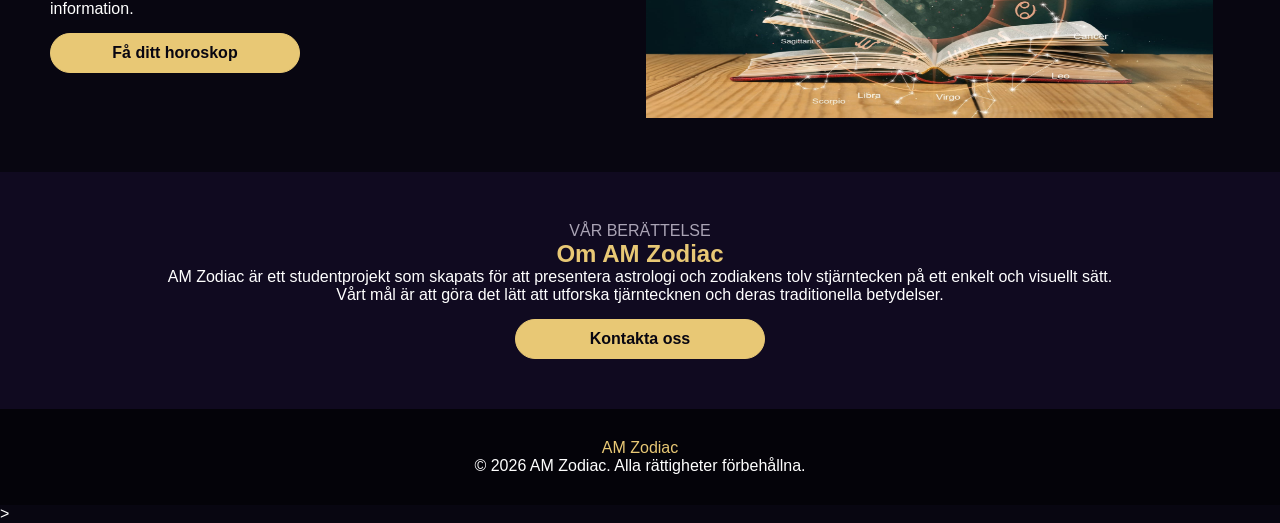
==== commit 4e801ef3: "responsiv för startsidan" ====
--- a/index.html
+++ b/index.html
@@ -5,6 +5,7 @@
     <meta name="viewport" content="width=device-width, initial-scale=1.0">
     <title>AM Zodiac</title>
     <link rel="stylesheet" href="style.css">
+    <link rel="stylesheet" href="media-query.css">
 </head>
 
 <body>
--- a/style.css
+++ b/style.css
@@ -3,30 +3,14 @@
     padding: 0;
     box-sizing: border-box;
 }
-
 body {
     font-family: Arial, sans-serif;
     background-color: #080611;
     color: white;
 }
-
-header {
-    position: relative;
-    padding: 20px;
-    text-align: center;
-    background-color: #100a20;
-}
-
-nav li {
-    display: inline-block;
-    margin: 10px;
-}
-
-nav a {
-    color: white;
-    text-decoration: none;
-}
-
+h2{
+    color: #e8c875;
+}
 .button {
     display: inline-block;
     padding: 10px 20px;
@@ -38,69 +22,80 @@
     border-radius: 20px;
     text-align: center;
     text-decoration: none;
+    font-weight: bold;
+}
+header {
+    padding: 30px 50px;
+    background-color: #100a20;
+}
+.logo{
+    width: 150px;
+}
+/*logo till vänster och menu brevid*/
+nav{
+    display: flex;
+    align-items: center;
+    justify-content: space-between;
+}
+nav li {
+    display: inline-block;
+    margin: 5px 10px;
+}
+nav a {
+    color: white;
+    text-decoration: none;
 }
 
 .hero {
-    position: relative;
-    height: 500px;
-    text-align: center;
-    overflow: hidden;
-}
-
+    text-align: center;
+    padding: 0 50px 10px 50px;
+}
 .hero-video {
     width: 100%;
-    height: 100%;
+    height: 200px;
     object-fit: cover;
 }
-
 .hero-content {
-    position: absolute;
-    top: 180px;
-    width: 100%;
-}
-
-.hero-content h1 {
-    color: white;
-}
-
+    padding: 20px;
+}
 .hero-content h1 span {
     color: #e8c875;
 }
 .hero-description {
-    color: #d3cedc;
+    color: #f2f2f2;
     font-size: 1.05rem;
 }
 .small-title {
-    color: #e8c875;
+    color:  #aaa4b5;
     font-size: 1rem;
 }
 
 .zodiac-section {
-    padding: 50px;
+    padding: 30px 50px;
     text-align: center;
     background-color: #080611;
 }
 .section-intro {
     max-width: 650px;
-    color: #aaa4b5;
+    color: white;
     margin:auto;
+    margin-bottom: 20px;
 }
 /* 4 kort på varje rad */
+.container{
+    display: grid;
+    grid-template-columns: repeat(4 , 1fr);
+    gap: 20px;
+    align-items: start;/*andra kort sträcks iinte när en kort öppnas*/
+}
 .zodiac-card {
-    display: inline-block;
-    vertical-align: top;
-
-    width: 20%;
-    min-height: 200px;
-
-    margin: 1%;
-    padding: 20px;
-
+    min-height: 150px;
+    padding: 20px;
     background-color: #17102b;
     color: white;
-
     border: 1px solid #e8c875;
     border-radius: 10px;
+    cursor: pointer;
 }
 /* Klickbar del */
 .zodiac-card summary {
@@ -112,12 +107,6 @@
     font-size: 36px;   
     margin-bottom: 10px;
 }
-/* Klicka för att läsa mer */
-.read-more {
-    display: block;
-    margin-top: 15px;
-    color: #e8c875;
-}
 /* Text som visas efter klick */
 .sign-description {
     margin-top: 20px;
@@ -129,36 +118,36 @@
     padding: 50px;
     background-color: #100a20;
 }
+.information-container{
+    display:flex;
+    align-items: center;
+    gap:30px;
+}
 .information-image,
 .information-text {
-    display: inline-block;
-    width: 48%;
-    vertical-align: middle;
+    width: 48%; /*ger plats mellan bild och text*/
 }
 .information-image img {
     width: 100%;
-    height:300px;
-}
-.information-text h2 {
-    color: #e8c875;
+    height:250px;
 }
 
 .daily-horoscope {
     padding: 50px;
     background-color: #080611;
 }
+.daily-container{
+    display: flex;
+    align-items: center;
+    gap:30px;
+}
 .daily-text,
 .daily-image {
-    display: inline-block;
-    width: 48%;
-    vertical-align: middle;
+    width: 48%;/*ger plats mellan bild och text*/
 }
 .daily-image img {
     width: 100%;
-    height:300px;
-}
-.daily-text h2 {
-    color: #e8c875;
+    height:250px;
 }
 
 .about {
@@ -166,10 +155,6 @@
     text-align: center;
     background-color: #100a20;
 }
-.about h2 {
-    color: #e8c875;
-}
-
 
 /* FOOTER */
 footer {
@@ -178,33 +163,31 @@
     background-color: #040309;
     color: white;
 }
-
 .footer-logo {
     color: #e8c875;
 }
 
 /* KONTAKTSIDA */
-.contact-section {
-    padding: 30px;
-    text-align: center;
-    background-color: #080611;
+
+.contact-container{
+    display: flex;
+    align-items: center;
+    justify-content: space-around;
+    gap:30px;
+    background-color: #080611;
+    padding: 30px 50px;
 }
 .contact-info,
-.contact-form-container {
-    display: inline-block;
-    vertical-align: middle;
+.contact-form-container { 
     width:45%;
 }
 .contact-info{
     text-align: left;
-    display:inline-block;
-    vertical-align: middle;
-    width: 45%;
-    height: 500px;
-}
-
+    /* border-radius: 10px;
+    border: 1px solid #e8c875; */
+    padding: 20px;
+}
 .contact-info h1 {
-    color: white;
     margin-bottom: 15px;
 }
 .contact-info h1 span {
@@ -213,8 +196,13 @@
 .contact-info p {
     color: #aaa4b5;
 }
+.contact-info strong{
+    color: white;
+}
+.contact-info a{
+    color: #aaa4b5;
+}
 .contact-text {
-    margin-top: 180px;
     padding: 20px;
 }
 
@@ -225,17 +213,18 @@
     background-color: #100a20;
 }
 .form-group {
-    margin-bottom: 20px;
+    display:grid;
+    grid-template-columns: 160px 250px;
+    margin: 20px;
+    justify-content: center;
     text-align: left;
 }
-
 .form-group label {
     display: inline-block;
     width:160px;
     margin-bottom: 5px;
     color: #e8c875;
 }
-
 .form-group input,
 .form-group select,
 .form-group textarea {
@@ -244,17 +233,14 @@
     width: 250px;
 }
 .radio-opt{
-    display: inline-block;
-    margin-right: 10px;
-}
-
-#mes{
-    display:inline-block;
-    width:160px;
-    vertical-align:top;
-}
-.form-group textarea{
-    display:inline-block;
-    width:250px;
-    vertical-align: top;
-}
+    display:block;
+    margin-bottom: 5px;
+}
+.radio-opt input{
+    width: auto;
+}
+.radio-opt label{
+    width:auto;
+}
+
+
--- a/media-query.css
+++ b/media-query.css
@@ -0,0 +1,78 @@
+/* Surfplatta */
+@media (min-width: 601px) and (max-width: 1024px) {
+    header {
+        padding: 20px 30px;
+    }
+    .logo {
+        width: 120px;
+    }
+
+    /* Zodiac - 2 kort på varje rad */
+    .container {
+        grid-template-columns: repeat(2, 1fr);
+    }
+    .information,
+    .daily-horoscope {
+        padding: 30px;
+    }
+     /* Kontaktsida */
+
+}
+/* Mobile */
+@media (max-width: 600px) {
+
+    header {
+        padding: 15px 20px;
+    }
+    nav {
+        display: block;
+        text-align: center;
+    }
+    .logo {
+        width: 100px;
+    }
+    nav li {
+        display: block;
+        margin: 10px;
+    }
+    .hero {
+        padding: 0 20px 10px 20px;
+    }
+
+    /* Zodiac - 1 kort på varje rad */
+    .zodiac-section {
+        padding: 30px 20px;
+    }
+    .container {
+        grid-template-columns: 1fr;
+    }
+    .button {
+    display: block;
+    margin-left: auto;
+    margin-right: auto;
+    }
+    .information ,
+    .daily-horoscope{
+        padding: 30px 20px;
+    }
+    .information-container ,
+    .daily-container {
+        display: block;
+    }
+    .information-text ,
+    .daily-text {
+        width: 100%;
+    }
+     /* Dölj bilder*/
+    .information-image,
+    .daily-image {
+        display: none;
+    }
+    .about {
+        padding: 30px 20px;
+    }
+
+    /* Kontaktsida */
+
+
+}
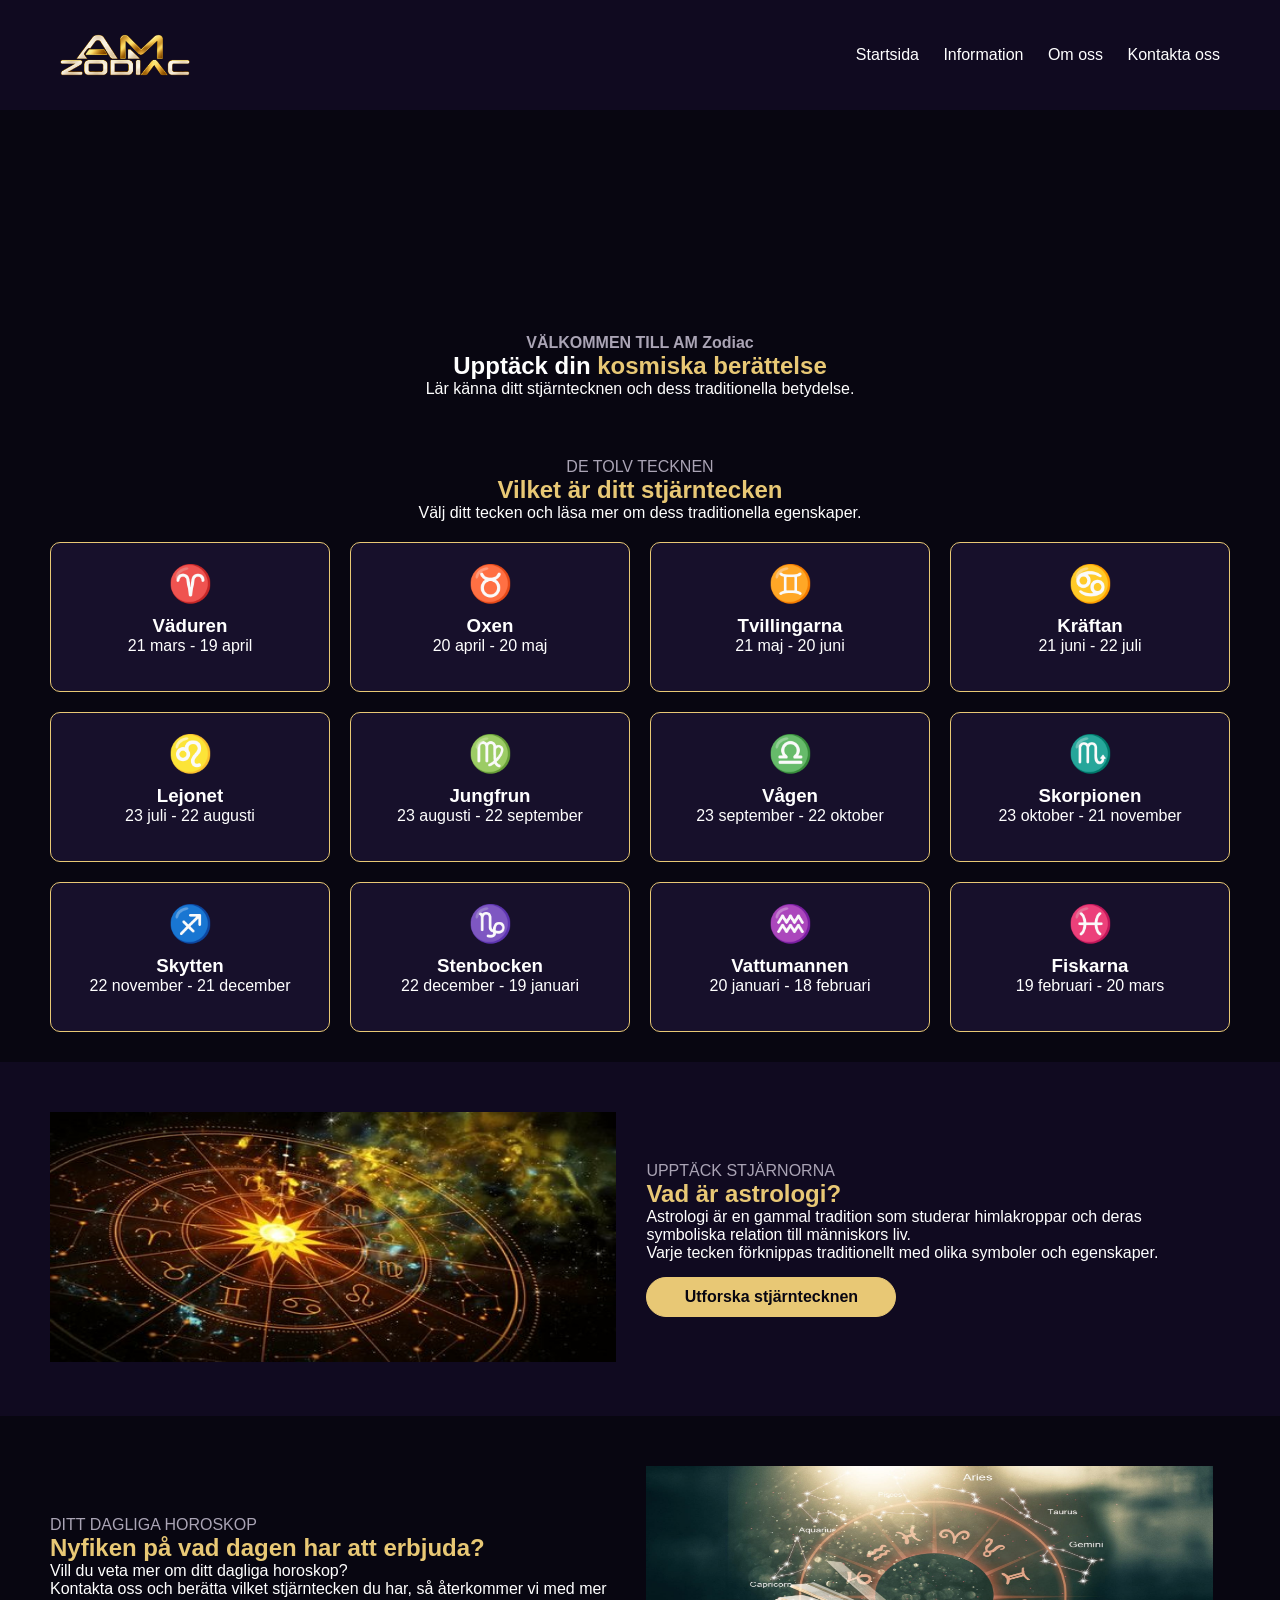
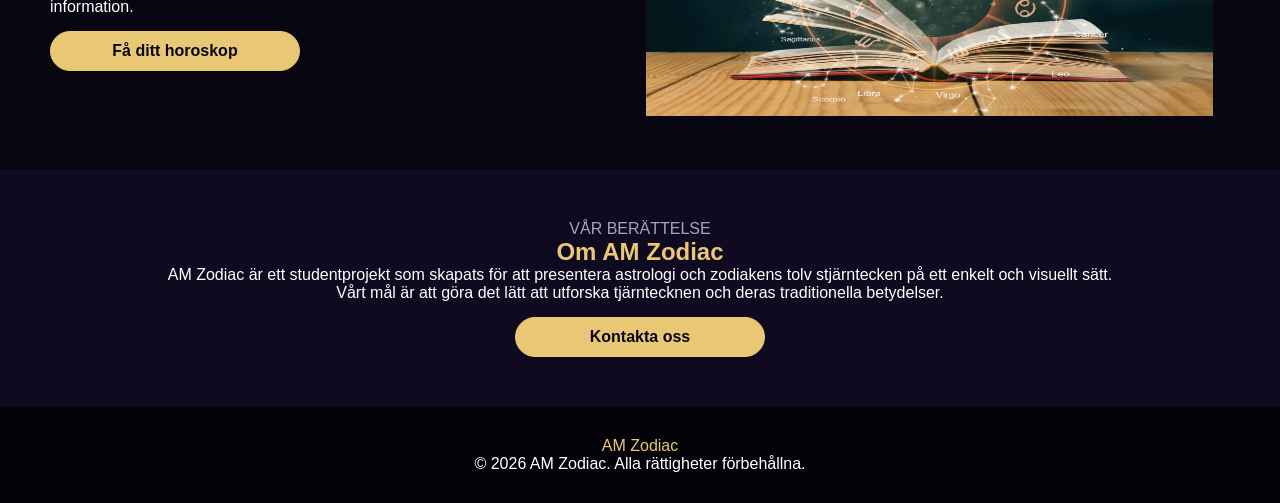
==== commit f044e441: "slutning justering" ====
--- a/index.html
+++ b/index.html
@@ -1,5 +1,5 @@
 <!DOCTYPE html>
-<html lang="en">
+<html lang="sv">
 <head>
     <meta charset="UTF-8">
     <meta name="viewport" content="width=device-width, initial-scale=1.0">
@@ -39,7 +39,7 @@
                     <span>kosmiska berättelse</span>
                 </h1>
 
-                <p class="hero-description">
+                <p>
                     Lär känna ditt stjärntecknen
                     och dess traditionella betydelse.
                 </p>
@@ -349,4 +349,4 @@
     </footer>
 
 </body>
-</html>>+</html>
--- a/style.css
+++ b/style.css
@@ -45,7 +45,9 @@
     color: white;
     text-decoration: none;
 }
-
+nav a:hover {
+    font-weight: bold;
+}
 .hero {
     text-align: center;
     padding: 0 50px 10px 50px;
@@ -61,10 +63,7 @@
 .hero-content h1 span {
     color: #e8c875;
 }
-.hero-description {
-    color: #f2f2f2;
-    font-size: 1.05rem;
-}
+
 .small-title {
     color:  #aaa4b5;
     font-size: 1rem;
@@ -77,7 +76,6 @@
 }
 .section-intro {
     max-width: 650px;
-    color: white;
     margin:auto;
     margin-bottom: 20px;
 }
@@ -92,7 +90,7 @@
     min-height: 150px;
     padding: 20px;
     background-color: #17102b;
-    color: white;
+    /* color: white; */
     border: 1px solid #e8c875;
     border-radius: 10px;
     cursor: pointer;
@@ -161,7 +159,6 @@
     padding: 30px;
     text-align: center;
     background-color: #040309;
-    color: white;
 }
 .footer-logo {
     color: #e8c875;
--- a/media-query.css
+++ b/media-query.css
@@ -15,9 +15,18 @@
     .daily-horoscope {
         padding: 30px;
     }
-     /* Kontaktsida */
 
+    /* Kontaktsida */
+    .contact-container {
+        display: block;
+        padding: 30px;
+    }
+    .contact-info,
+    .contact-form-container {
+        width: 100%;
+    }
 }
+
 /* Mobile */
 @media (max-width: 600px) {
 
@@ -47,19 +56,19 @@
         grid-template-columns: 1fr;
     }
     .button {
-    display: block;
-    margin-left: auto;
-    margin-right: auto;
+        display: block;
+        margin-left: auto;
+        margin-right: auto;
     }
-    .information ,
-    .daily-horoscope{
+    .information,
+    .daily-horoscope {
         padding: 30px 20px;
     }
-    .information-container ,
+    .information-container,
     .daily-container {
         display: block;
     }
-    .information-text ,
+    .information-text,
     .daily-text {
         width: 100%;
     }
@@ -73,6 +82,40 @@
     }
 
     /* Kontaktsida */
-
-
+    .contact-container {
+        display: block;
+        padding: 30px 20px;
+    }
+    .contact-info,
+    .contact-form-container {
+        width: 100%;
+    }
+    .form-group {
+        display: block;
+        margin: 20px 0;
+    }
+    .form-group label {
+        display: block;
+        width: 100%;
+    }
+    .form-group input,
+    .form-group select,
+    .form-group textarea {
+        width: 100%;
+    }
+    /* Placera radioknappar bredvid texten*/
+    .radio-opt {
+        display: flex;
+        align-items: center;
+        gap: 10px;
+        margin-bottom: 10px;
+    }
+    .radio-opt input {
+        width: auto;
+    }
+    .radio-opt label {
+        display: inline-block;
+        width: auto;
+        margin-bottom: 0;
+    }
 }
